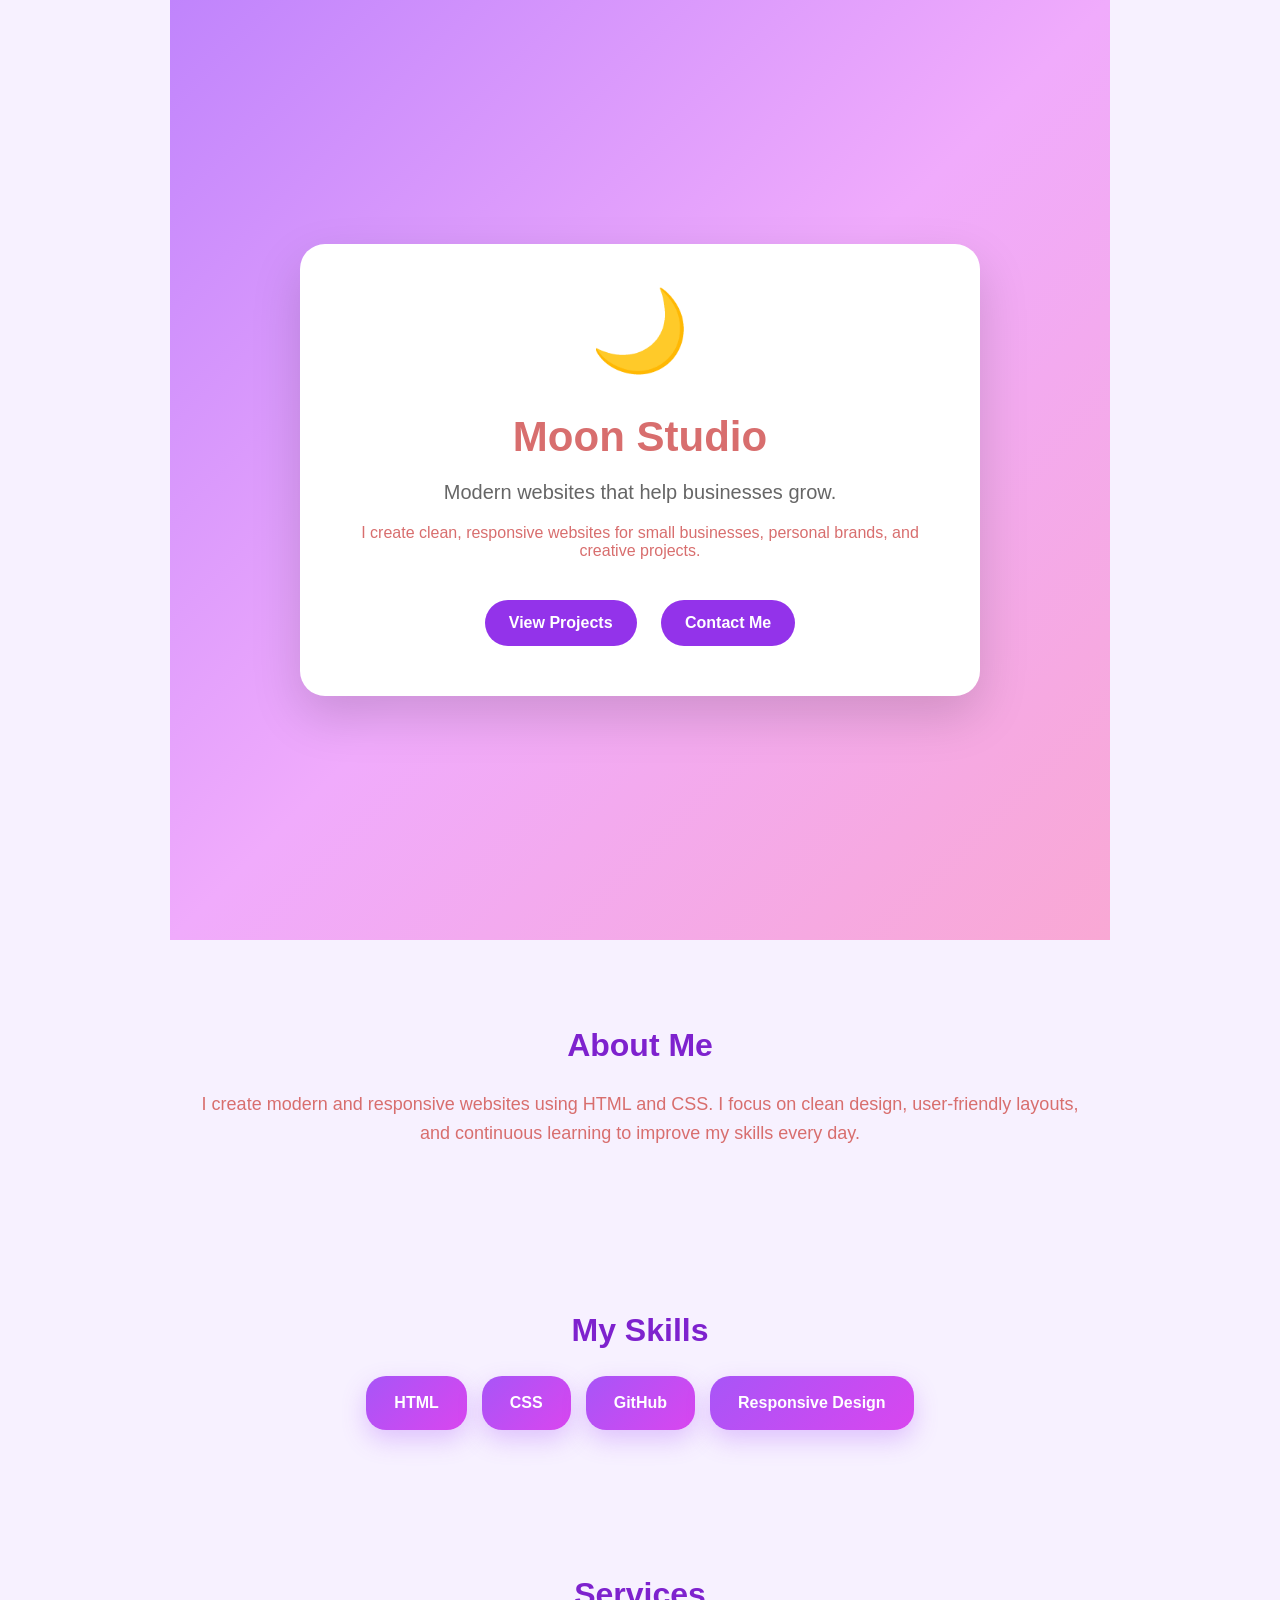
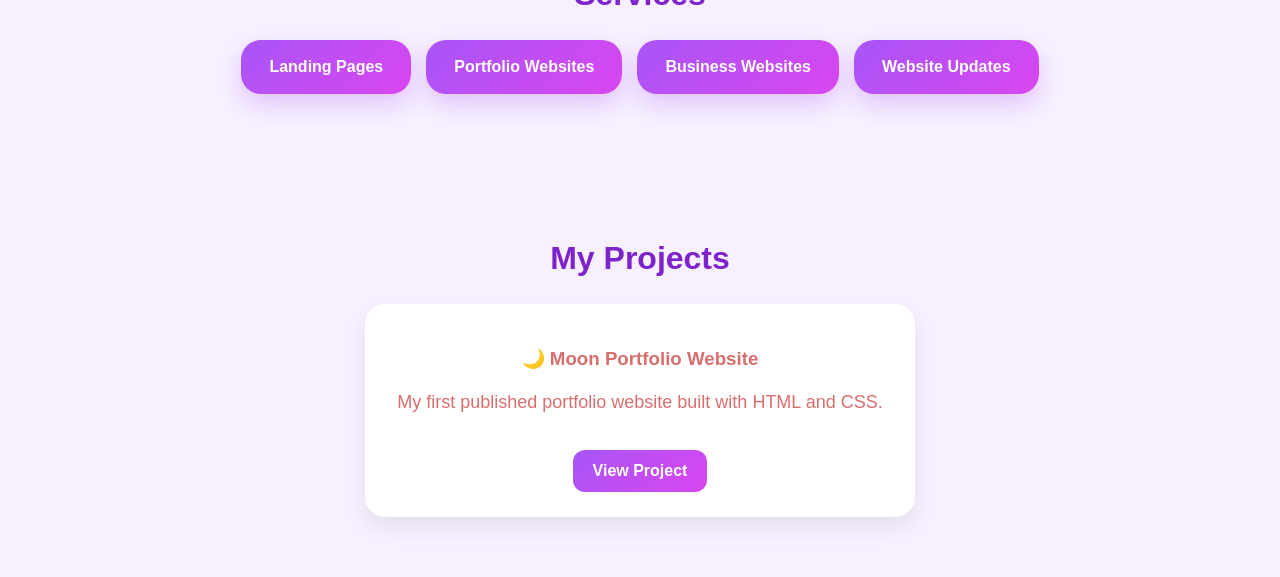
==== index.html @ c41d2398 "updates" ====
<!DOCTYPE html>
<html lang="en">
<head>
    <meta charset="UTF-8">
    <title>Moon | Web Developer</title>
    <link rel="stylesheet" href="style.css">
</head>
<body>

   <section class="hero">
    <div class="card">
        <div class="moon-logo">🌙</div>
        <h1>Moon Studio</h1>

        <p class="subtitle">Modern websites that help businesses grow.</p>

        <p>
            I create clean, responsive websites for small businesses,
            personal brands, and creative projects.
        </p>

        <div class="buttons">
            <a href="#projects">View Projects</a>
            <a href="#contact">Contact Me</a>
        </div>
    </div>
</section>

    <section class="about">
        <h2>About Me</h2>
        <p>
           I create modern and responsive websites using HTML and CSS.

I focus on clean design, user-friendly layouts, and continuous learning to improve my skills every day.
        </p>
    </section>

    <section class="skills">
        <h2>My Skills</h2>
        <div class="skill-list">
            <div>HTML</div>
            <div>CSS</div>
            <div>GitHub</div>
            <div>Responsive Design</div>
        </div>
    </section>
<section class="services">
    <h2>Services</h2>

    <div class="skill-list">
        <div>Landing Pages</div>
        <div>Portfolio Websites</div>
        <div>Business Websites</div>
        <div>Website Updates</div>
    </div>
</section>
   <section class="projects">
    <h2>My Projects</h2>

    <div class="project-card">
        <h3>🌙 Moon Portfolio Website</h3>

        <p>
            My first published portfolio website built with HTML and CSS.
        </p>

        <a href="https://anastaisha22.github.io" target="_blank">
            View Project
        </a>
    </div>
</section>

</body>
</html>
---- style.css ----
body {
    margin: 0;
    font-family: Arial, sans-serif;
    background: #f7f1ff;
    color: #d86e6e;
}

.hero {
    min-height: 100vh;
    background: linear-gradient(135deg, #c084fc, #f0abfc, #f9a8d4);
    display: flex;
    justify-content: center;
    align-items: center;
    padding: 20px;
}

.card {
    background: white;
    padding: 40px;
    border-radius: 25px;
    text-align: center;
    max-width: 600px;
    box-shadow: 0 20px 50px rgba(0, 0, 0, 0.15);
}

h1 {
    font-size: 42px;
    margin-bottom: 10px;
}

.subtitle {
    font-size: 20px;
    color: #666;
}

.buttons {
    margin-top: 30px;
}

.buttons a {
    display: inline-block;
    margin: 10px;
    padding: 14px 24px;
    background: #9333ea;
    color: white;
    text-decoration: none;
    border-radius: 30px;
    font-weight: bold;
}

.buttons a:hover {
    background: #7e22ce;
}

section {
    padding: 60px 20px;
    max-width: 900px;
    margin: auto;
    text-align: center;
}

h2 {
    font-size: 32px;
    color: #7e22ce;
}

.about p,
.projects p {
    font-size: 18px;
    line-height: 1.6;
}

.skill-list {
    display: flex;
    justify-content: center;
    gap: 15px;
    flex-wrap: wrap;
}

.skill-list div {
    background: linear-gradient(135deg, #a855f7, #d946ef);
    color: white;
    padding: 18px 28px;
    border-radius: 20px;
    box-shadow: 0 10px 25px rgba(168, 85, 247, 0.3);
    font-weight: bold;
    transition: transform 0.3s;
}

.skill-list div:hover {
    transform: translateY(-5px);
}
.moon-logo {
    font-size: 80px;
    margin-bottom: 15px;
    text-align: center;
}
.project-card {
    background: white;
    padding: 25px;
    border-radius: 20px;
    max-width: 500px;
    margin: 0 auto;
    box-shadow: 0 10px 25px rgba(0,0,0,0.08);
}

.project-card a {
    display: inline-block;
    margin-top: 15px;
    background: linear-gradient(135deg, #a855f7, #d946ef);
    color: white;
    padding: 12px 20px;
    border-radius: 12px;
    text-decoration: none;
    font-weight: bold;
}
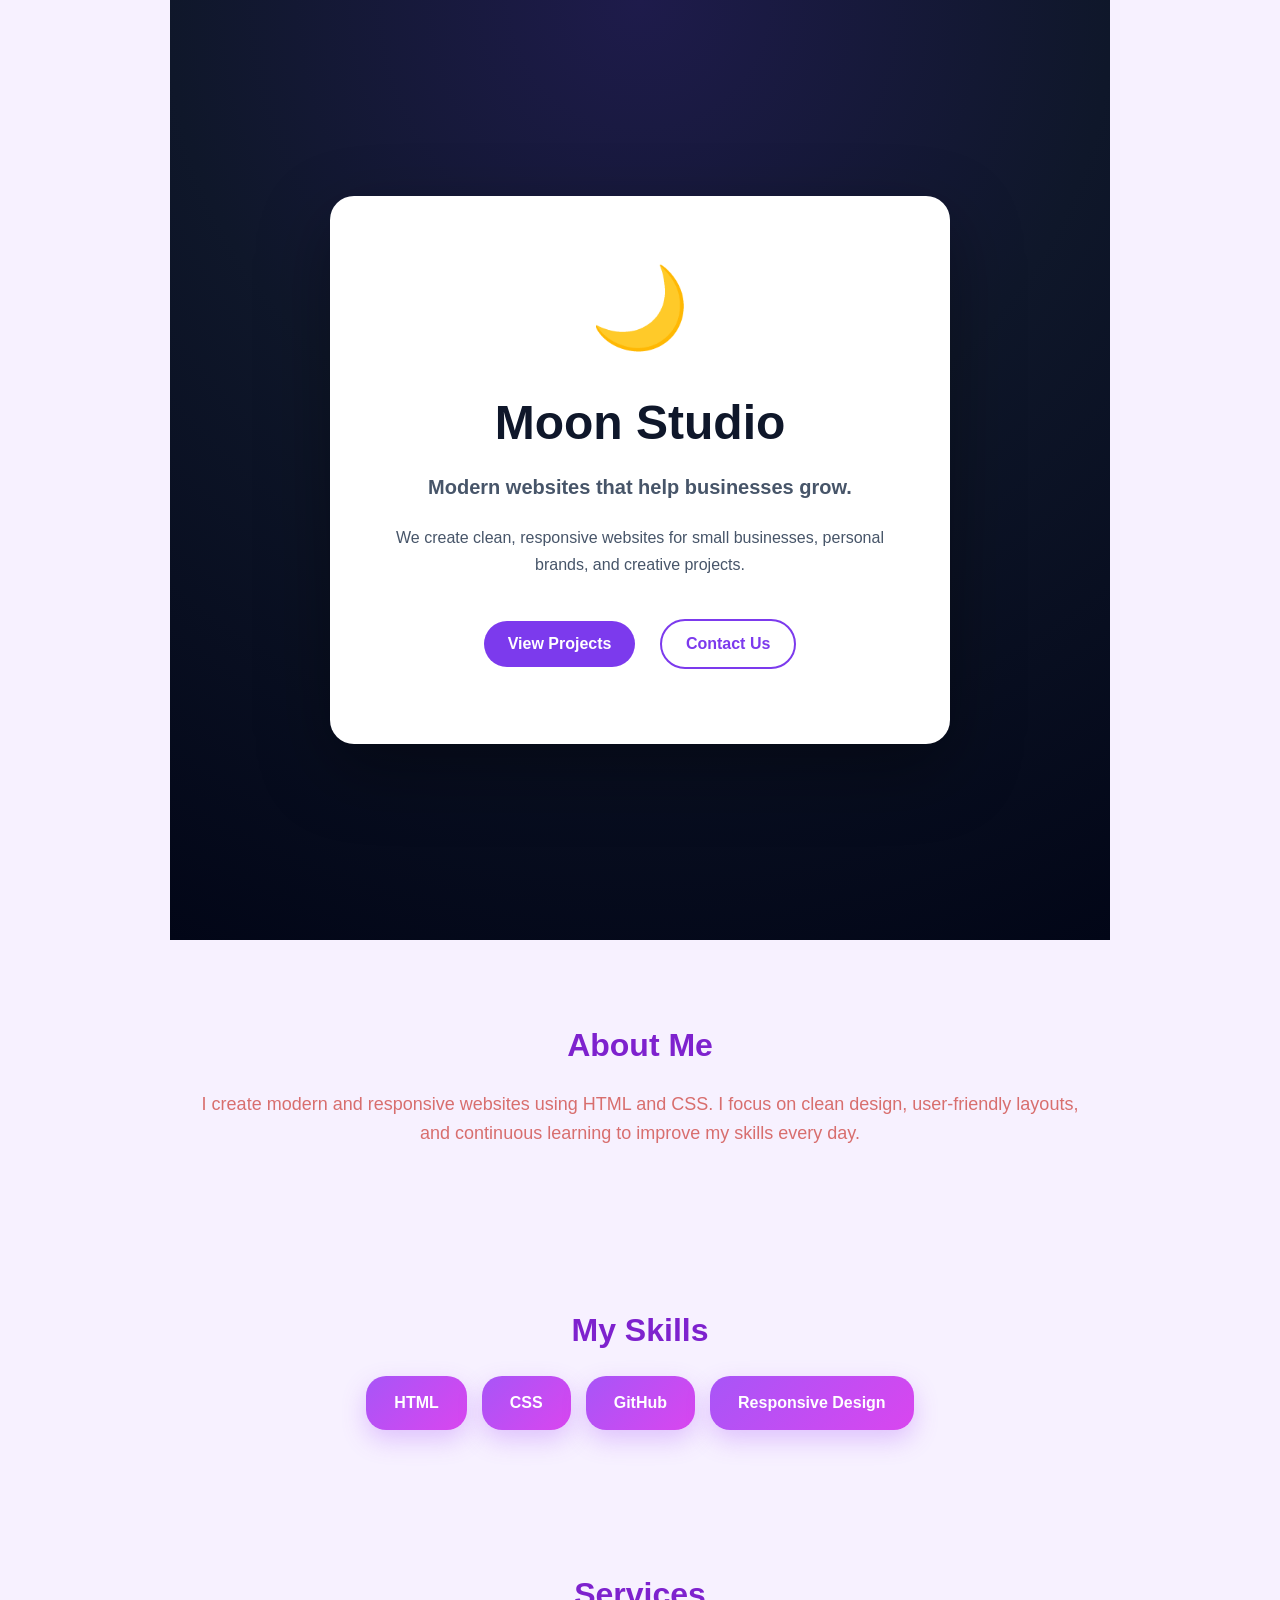
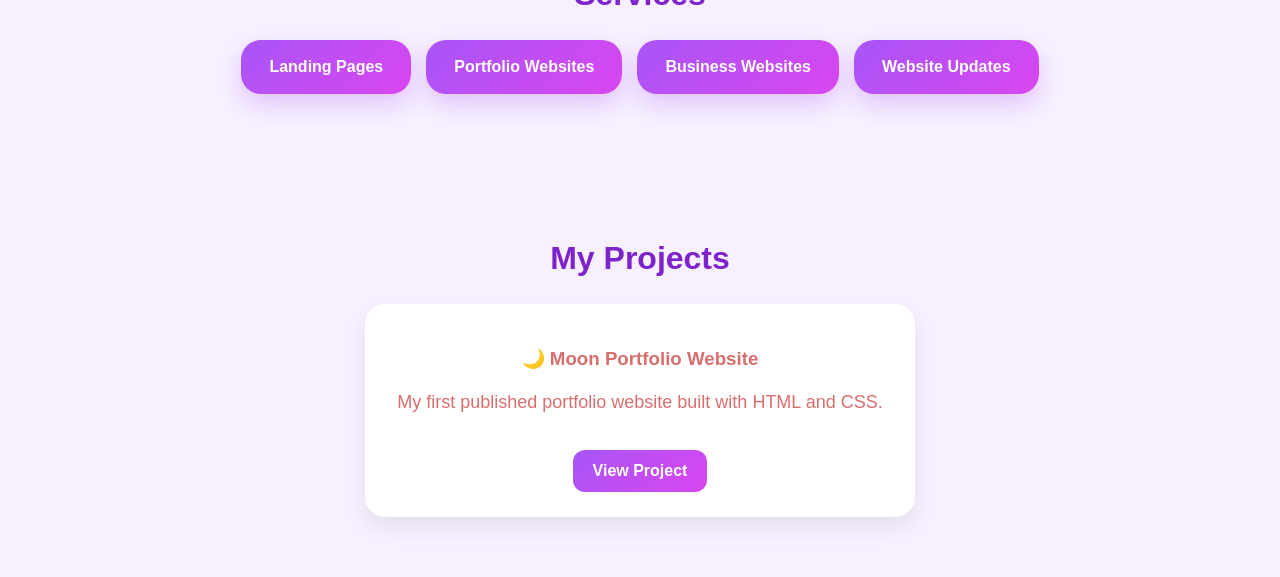
==== commit e3ad034e: "updates" ====
--- a/index.html
+++ b/index.html
@@ -15,13 +15,13 @@
         <p class="subtitle">Modern websites that help businesses grow.</p>
 
         <p>
-            I create clean, responsive websites for small businesses,
+            We create clean, responsive websites for small businesses,
             personal brands, and creative projects.
         </p>
 
         <div class="buttons">
             <a href="#projects">View Projects</a>
-            <a href="#contact">Contact Me</a>
+            <a href="#contact">Contact Us</a>
         </div>
     </div>
 </section>
--- a/style.css
+++ b/style.css
@@ -113,4 +113,44 @@
     border-radius: 12px;
     text-decoration: none;
     font-weight: bold;
+}
+
+.hero {
+    min-height: 100vh;
+    background: radial-gradient(circle at top, #1e1b4b 0%, #0f172a 45%, #020617 100%);
+    position: relative;
+    overflow: hidden;
+}
+
+.card {
+    max-width: 520px;
+    padding: 65px 50px;
+    border-radius: 24px;
+    box-shadow: 0 25px 70px rgba(0, 0, 0, 0.35);
+}
+
+h1 {
+    color: #0f172a;
+    font-size: 48px;
+}
+
+.subtitle {
+    color: #64748b;
+    font-weight: 700;
+}
+
+.card p {
+    color: #475569;
+    line-height: 1.7;
+}
+
+.buttons a {
+    background: #7c3aed;
+    border-radius: 30px;
+}
+
+.buttons a:nth-child(2) {
+    background: transparent;
+    color: #7c3aed;
+    border: 2px solid #7c3aed;
 }
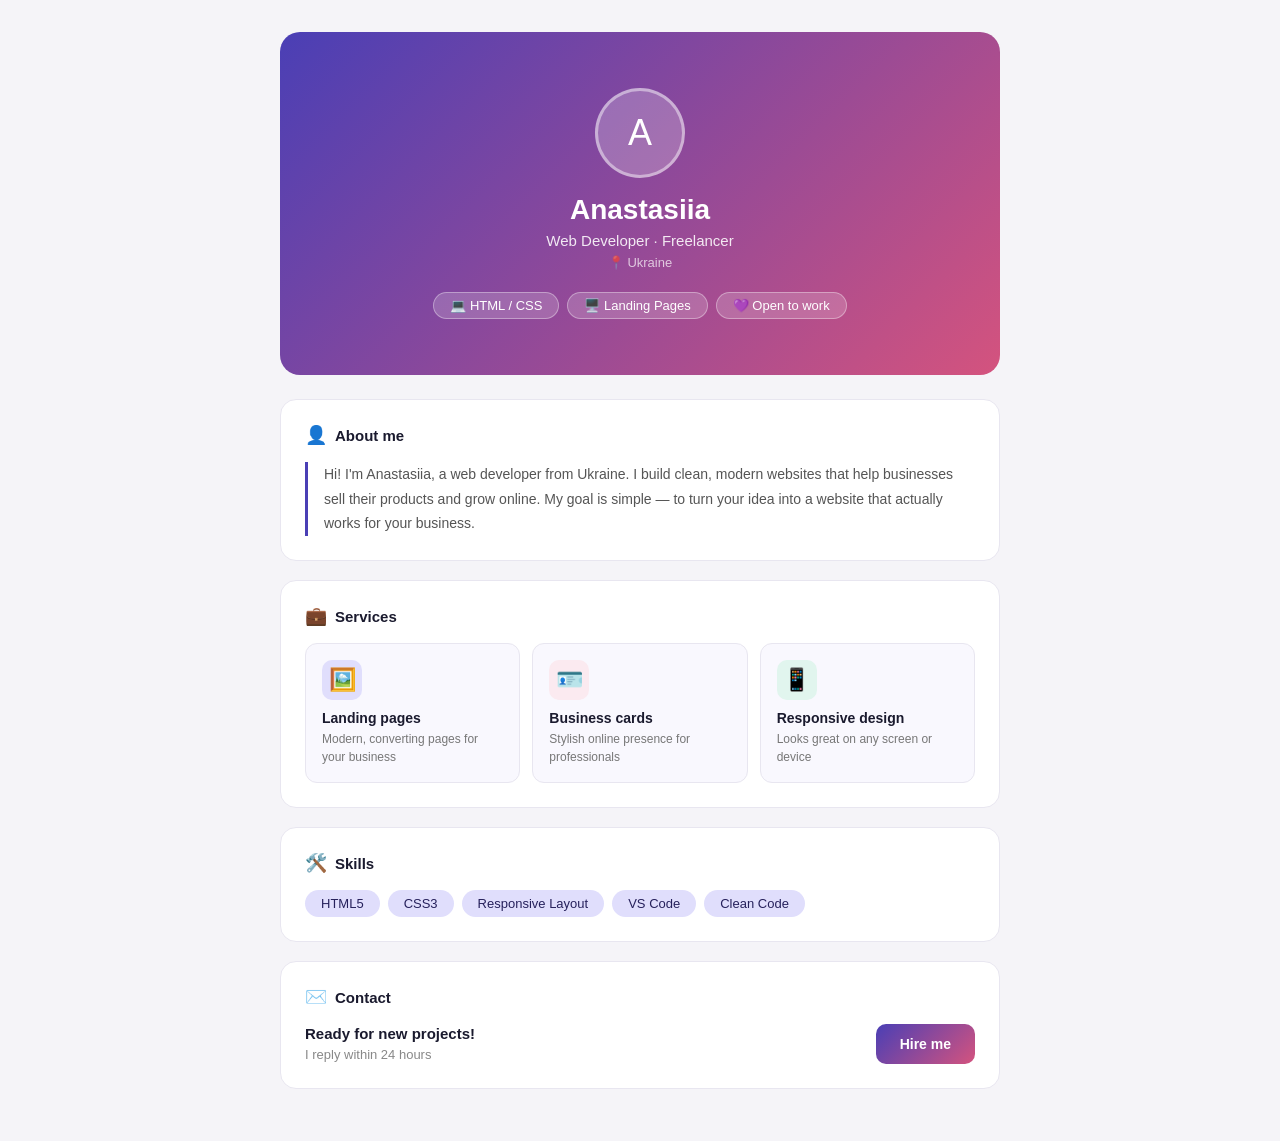
==== commit e5478a71: "my new site" ====
--- a/index.html
+++ b/index.html
@@ -1,74 +1,287 @@
 <!DOCTYPE html>
 <html lang="en">
 <head>
-    <meta charset="UTF-8">
-    <title>Moon | Web Developer</title>
-    <link rel="stylesheet" href="style.css">
+  <meta charset="UTF-8" />
+  <meta name="viewport" content="width=device-width, initial-scale=1.0" />
+  <title>Anastasiia — Web Developer</title>
+  <style>
+    * { margin: 0; padding: 0; box-sizing: border-box; }
+
+    body {
+      font-family: -apple-system, BlinkMacSystemFont, 'Segoe UI', sans-serif;
+      background: #f5f4f8;
+      color: #1a1a2e;
+      min-height: 100vh;
+      padding: 2rem 1rem;
+    }
+
+    .container {
+      max-width: 720px;
+      margin: 0 auto;
+    }
+
+    /* HERO */
+    .hero {
+      border-radius: 20px;
+      padding: 3.5rem 2rem;
+      text-align: center;
+      background: linear-gradient(135deg, #4A3FB5 0%, #D4537E 100%);
+      margin-bottom: 1.5rem;
+    }
+
+    .avatar {
+      width: 90px;
+      height: 90px;
+      border-radius: 50%;
+      background: rgba(255,255,255,0.22);
+      border: 3px solid rgba(255,255,255,0.45);
+      display: flex;
+      align-items: center;
+      justify-content: center;
+      font-size: 36px;
+      font-weight: 500;
+      color: white;
+      margin: 0 auto 1rem;
+    }
+
+    .hero h1 {
+      font-size: 28px;
+      font-weight: 600;
+      color: white;
+      margin-bottom: 6px;
+    }
+
+    .hero .sub {
+      font-size: 15px;
+      color: rgba(255,255,255,0.88);
+      margin-bottom: 6px;
+    }
+
+    .hero .loc {
+      font-size: 13px;
+      color: rgba(255,255,255,0.7);
+      margin-bottom: 1.4rem;
+    }
+
+    .tags {
+      display: flex;
+      gap: 8px;
+      justify-content: center;
+      flex-wrap: wrap;
+    }
+
+    .tag {
+      background: rgba(255,255,255,0.18);
+      border: 1px solid rgba(255,255,255,0.35);
+      border-radius: 20px;
+      padding: 5px 16px;
+      font-size: 13px;
+      color: white;
+    }
+
+    /* SECTIONS */
+    .section {
+      background: #ffffff;
+      border-radius: 16px;
+      padding: 1.5rem;
+      margin-bottom: 1.2rem;
+      border: 1px solid #e8e6f0;
+    }
+
+    .sec-title {
+      font-size: 15px;
+      font-weight: 600;
+      color: #1a1a2e;
+      margin-bottom: 1rem;
+      display: flex;
+      align-items: center;
+      gap: 8px;
+    }
+
+    .sec-title span {
+      font-size: 18px;
+    }
+
+    /* ABOUT */
+    .about-text {
+      font-size: 14px;
+      color: #555;
+      line-height: 1.75;
+      border-left: 3px solid #4A3FB5;
+      padding-left: 1rem;
+    }
+
+    /* SERVICES */
+    .cards {
+      display: grid;
+      grid-template-columns: repeat(auto-fit, minmax(160px, 1fr));
+      gap: 12px;
+    }
+
+    .card {
+      background: #f9f8fe;
+      border: 1px solid #e8e6f0;
+      border-radius: 12px;
+      padding: 1rem;
+    }
+
+    .card-ico {
+      width: 40px;
+      height: 40px;
+      border-radius: 10px;
+      display: flex;
+      align-items: center;
+      justify-content: center;
+      margin-bottom: 10px;
+      font-size: 22px;
+    }
+
+    .card h3 {
+      font-size: 14px;
+      font-weight: 600;
+      color: #1a1a2e;
+      margin-bottom: 4px;
+    }
+
+    .card p {
+      font-size: 12px;
+      color: #777;
+      line-height: 1.5;
+    }
+
+    /* SKILLS */
+    .skills {
+      display: flex;
+      flex-wrap: wrap;
+      gap: 8px;
+    }
+
+    .skill {
+      background: #E0DEFC;
+      color: #26215C;
+      border-radius: 20px;
+      padding: 6px 16px;
+      font-size: 13px;
+      font-weight: 500;
+    }
+
+    /* CONTACT */
+    .contact-inner {
+      display: flex;
+      align-items: center;
+      justify-content: space-between;
+      flex-wrap: wrap;
+      gap: 1rem;
+    }
+
+    .contact-inner strong {
+      font-size: 15px;
+      color: #1a1a2e;
+      font-weight: 600;
+      display: block;
+      margin-bottom: 3px;
+    }
+
+    .contact-inner span {
+      font-size: 13px;
+      color: #888;
+    }
+
+    .btn {
+      background: linear-gradient(135deg, #4A3FB5, #D4537E);
+      color: white;
+      border: none;
+      border-radius: 10px;
+      padding: 12px 24px;
+      font-size: 14px;
+      font-weight: 600;
+      cursor: pointer;
+      font-family: inherit;
+      text-decoration: none;
+      display: inline-block;
+    }
+
+    .btn:hover {
+      opacity: 0.9;
+    }
+
+    /* RESPONSIVE */
+    @media (max-width: 480px) {
+      .hero { padding: 2.5rem 1.2rem; }
+      .hero h1 { font-size: 24px; }
+    }
+  </style>
 </head>
 <body>
-
-   <section class="hero">
-    <div class="card">
-        <div class="moon-logo">🌙</div>
-        <h1>Moon Studio</h1>
-
-        <p class="subtitle">Modern websites that help businesses grow.</p>
-
-        <p>
-            We create clean, responsive websites for small businesses,
-            personal brands, and creative projects.
-        </p>
-
-        <div class="buttons">
-            <a href="#projects">View Projects</a>
-            <a href="#contact">Contact Us</a>
-        </div>
-    </div>
-</section>
-
-    <section class="about">
-        <h2>About Me</h2>
-        <p>
-           I create modern and responsive websites using HTML and CSS.
-
-I focus on clean design, user-friendly layouts, and continuous learning to improve my skills every day.
-        </p>
-    </section>
-
-    <section class="skills">
-        <h2>My Skills</h2>
-        <div class="skill-list">
-            <div>HTML</div>
-            <div>CSS</div>
-            <div>GitHub</div>
-            <div>Responsive Design</div>
-        </div>
-    </section>
-<section class="services">
-    <h2>Services</h2>
-
-    <div class="skill-list">
-        <div>Landing Pages</div>
-        <div>Portfolio Websites</div>
-        <div>Business Websites</div>
-        <div>Website Updates</div>
-    </div>
-</section>
-   <section class="projects">
-    <h2>My Projects</h2>
-
-    <div class="project-card">
-        <h3>🌙 Moon Portfolio Website</h3>
-
-        <p>
-            My first published portfolio website built with HTML and CSS.
-        </p>
-
-        <a href="https://anastaisha22.github.io" target="_blank">
-            View Project
-        </a>
-    </div>
-</section>
-
+  <div class="container">
+
+    <!-- HERO -->
+    <div class="hero">
+      <div class="avatar">A</div>
+      <h1>Anastasiia</h1>
+      <p class="sub">Web Developer · Freelancer</p>
+      <p class="loc">📍 Ukraine</p>
+      <div class="tags">
+        <span class="tag">💻 HTML / CSS</span>
+        <span class="tag">🖥️ Landing Pages</span>
+        <span class="tag">💜 Open to work</span>
+      </div>
+    </div>
+
+    <!-- ABOUT -->
+    <div class="section">
+      <div class="sec-title"><span>👤</span> About me</div>
+      <p class="about-text">
+        Hi! I'm Anastasiia, a web developer from Ukraine. I build clean, modern websites that help businesses sell their products and grow online. My goal is simple — to turn your idea into a website that actually works for your business.
+      </p>
+    </div>
+
+    <!-- SERVICES -->
+    <div class="section">
+      <div class="sec-title"><span>💼</span> Services</div>
+      <div class="cards">
+        <div class="card">
+          <div class="card-ico" style="background:#E0DEFC;">🖼️</div>
+          <h3>Landing pages</h3>
+          <p>Modern, converting pages for your business</p>
+        </div>
+        <div class="card">
+          <div class="card-ico" style="background:#FBEAF0;">🪪</div>
+          <h3>Business cards</h3>
+          <p>Stylish online presence for professionals</p>
+        </div>
+        <div class="card">
+          <div class="card-ico" style="background:#E1F5EE;">📱</div>
+          <h3>Responsive design</h3>
+          <p>Looks great on any screen or device</p>
+        </div>
+      </div>
+    </div>
+
+    <!-- SKILLS -->
+    <div class="section">
+      <div class="sec-title"><span>🛠️</span> Skills</div>
+      <div class="skills">
+        <span class="skill">HTML5</span>
+        <span class="skill">CSS3</span>
+        <span class="skill">Responsive Layout</span>
+        <span class="skill">VS Code</span>
+        <span class="skill">Clean Code</span>
+      </div>
+    </div>
+
+    <!-- CONTACT -->
+    <div class="section">
+      <div class="sec-title"><span>✉️</span> Contact</div>
+      <div class="contact-inner">
+        <div>
+          <strong>Ready for new projects!</strong>
+          <span>I reply within 24 hours</span>
+        </div>
+        <a href="mailto:your@email.com" class="btn">Hire me</a>
+      </div>
+    </div>
+
+  </div>
 </body>
-</html>+</html>
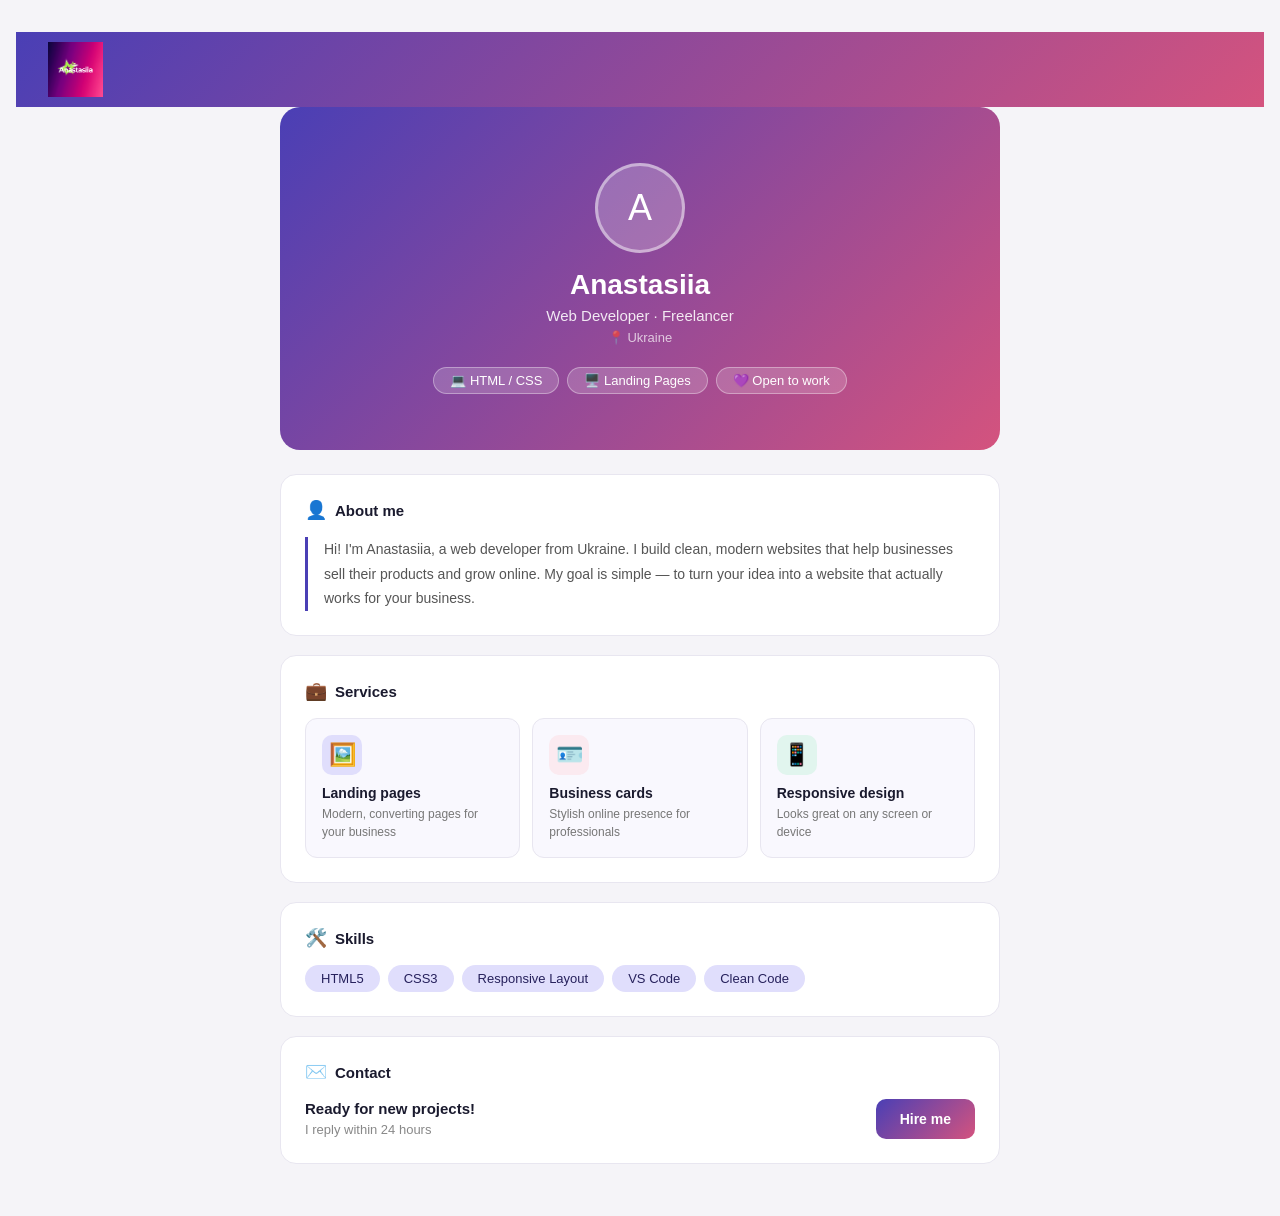
==== commit a6776e3d: "new site" ====
--- a/index.html
+++ b/index.html
@@ -213,6 +213,15 @@
   </style>
 </head>
 <body>
+   <header style="
+  width: 100%;
+  background: linear-gradient(135deg, #4A3FB5 0%, #D4537E 100%);
+  padding: 10px 2rem;
+  display: flex;
+  align-items: center;
+">
+  <img src="logo.png" alt="Anastasiia logo" style="height: 55px;">
+</header> 
   <div class="container">
 
     <!-- HERO -->
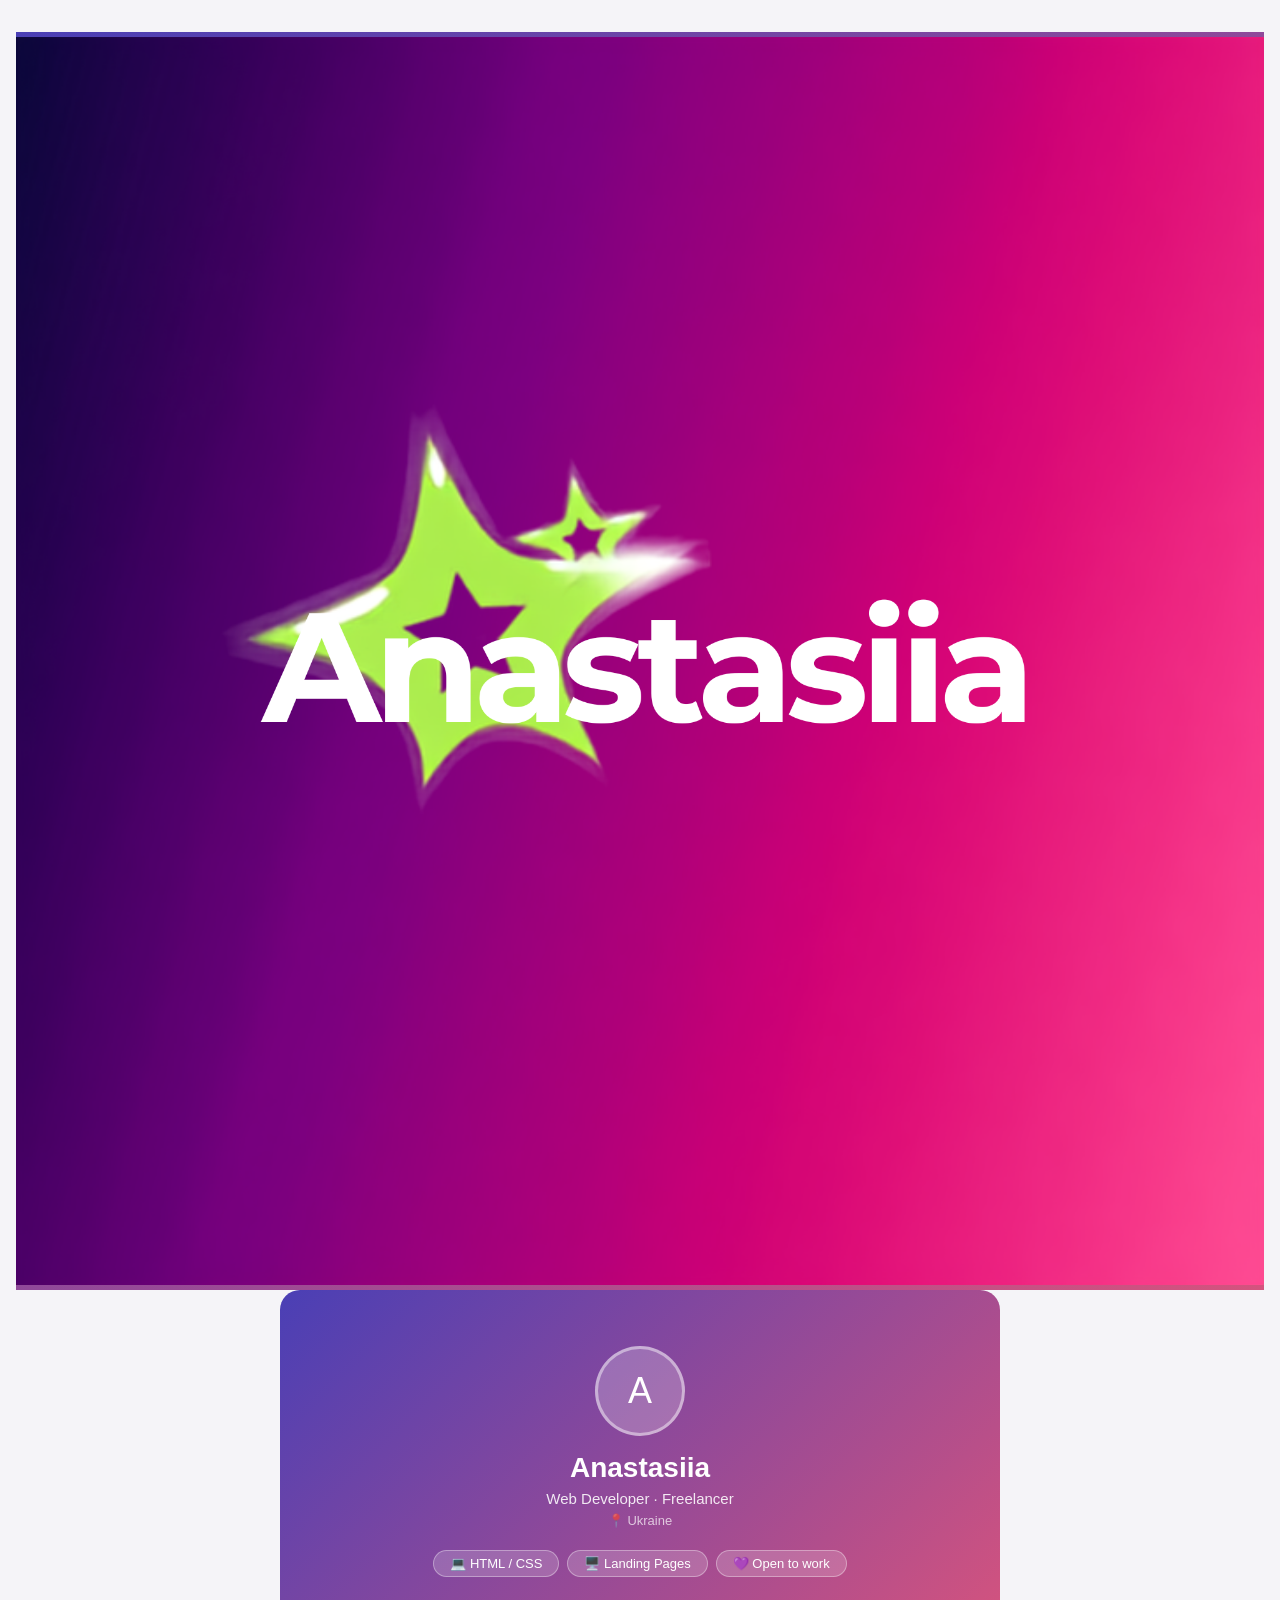
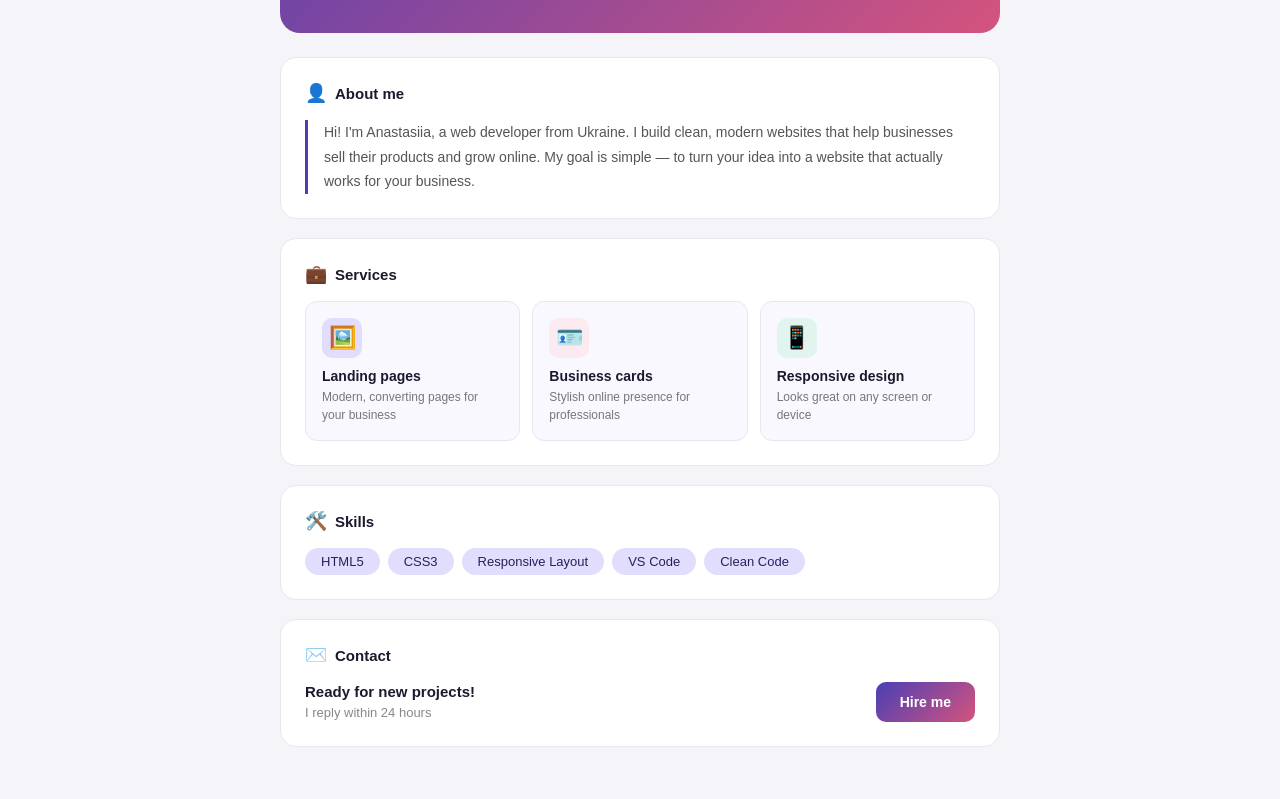
==== commit 820ebe01: "new site upload" ====
--- a/index.html
+++ b/index.html
@@ -216,11 +216,11 @@
    <header style="
   width: 100%;
   background: linear-gradient(135deg, #4A3FB5 0%, #D4537E 100%);
-  padding: 10px 2rem;
+  padding: 5px 0;
   display: flex;
   align-items: center;
 ">
-  <img src="logo.png" alt="Anastasiia logo" style="height: 55px;">
+  <img src="logo.png" alt="Anastasiia logo" style="width: 100%; height: auto; display: block;">
 </header> 
   <div class="container">
 
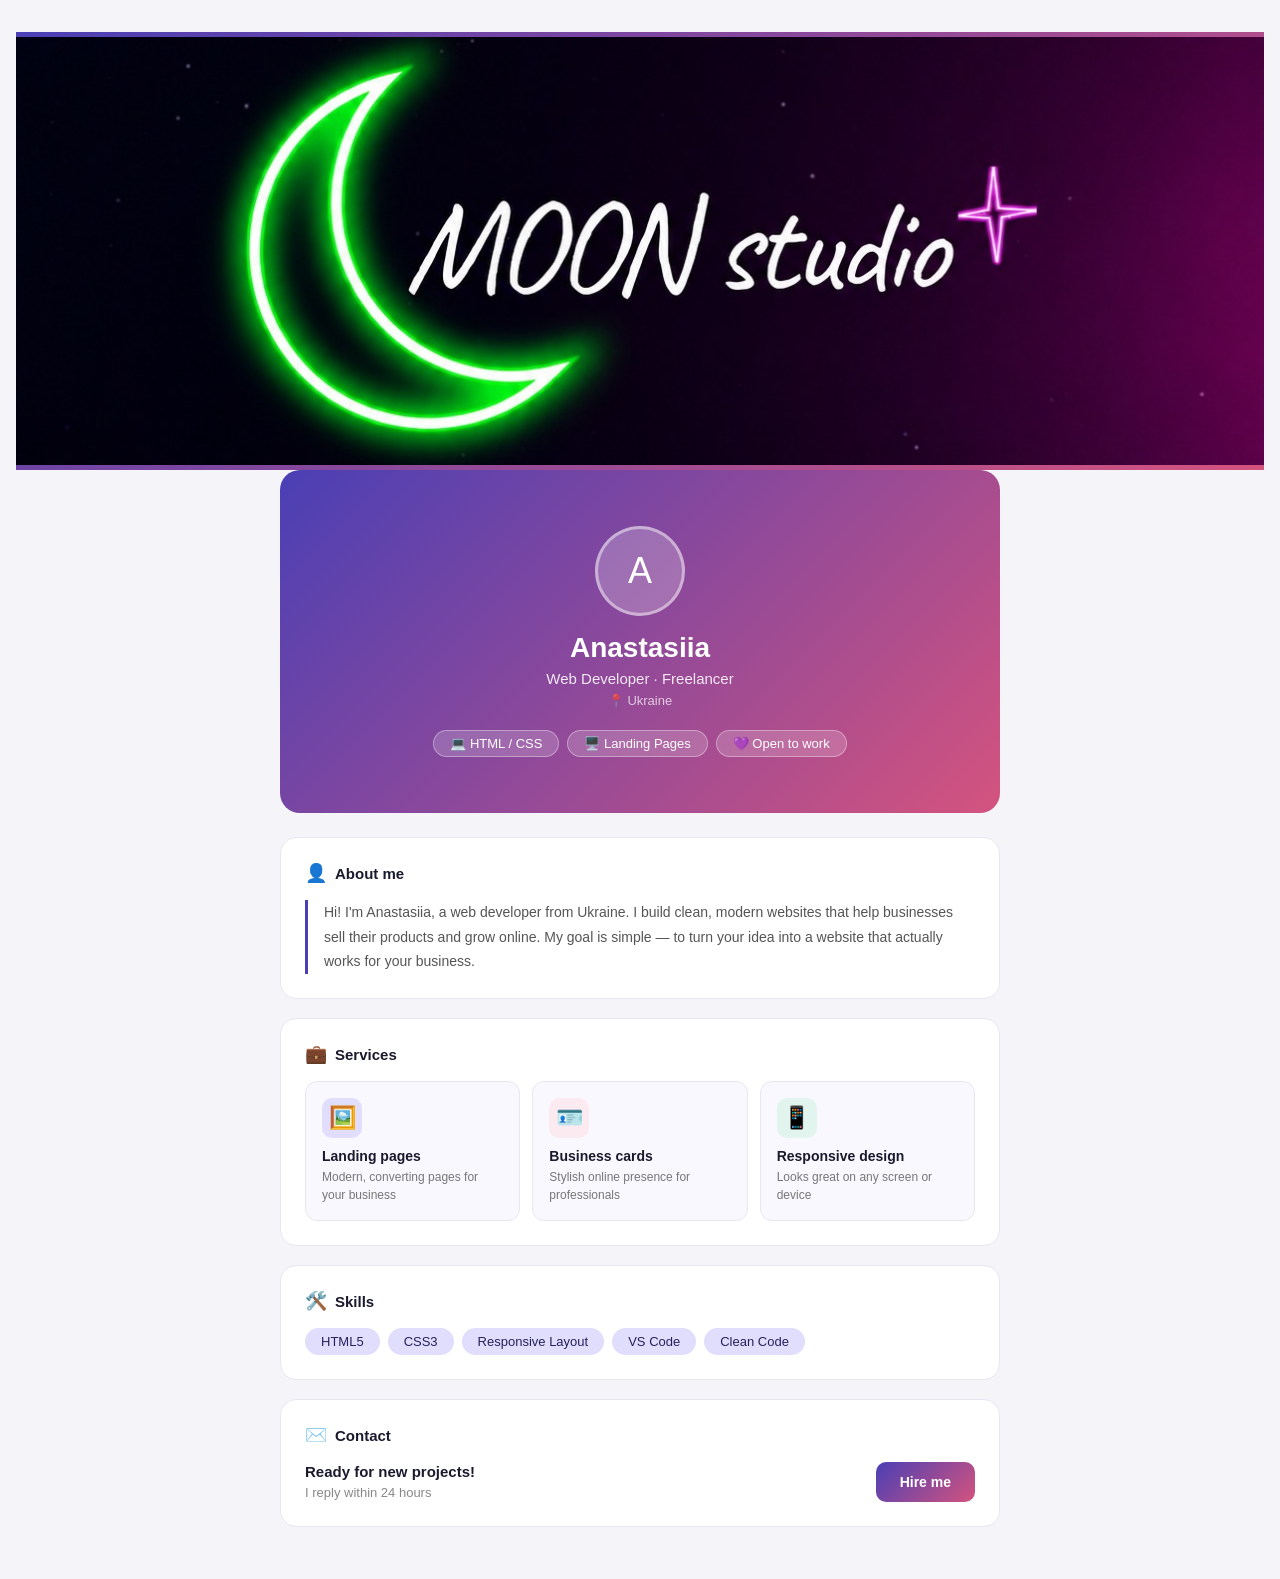
==== commit 1364e946: "with logo" ====
--- a/index.html
+++ b/index.html
@@ -220,7 +220,7 @@
   display: flex;
   align-items: center;
 ">
-  <img src="logo.png" alt="Anastasiia logo" style="width: 100%; height: auto; display: block;">
+  <img src="29ca3c856cd646ce47196a40c4ce3a8ac5cc62240e4f2a916a49acc0d48b3373.jpeg" alt="Anastasiia logo" style="width: 100%; height: auto; display: block;">
 </header> 
   <div class="container">
 
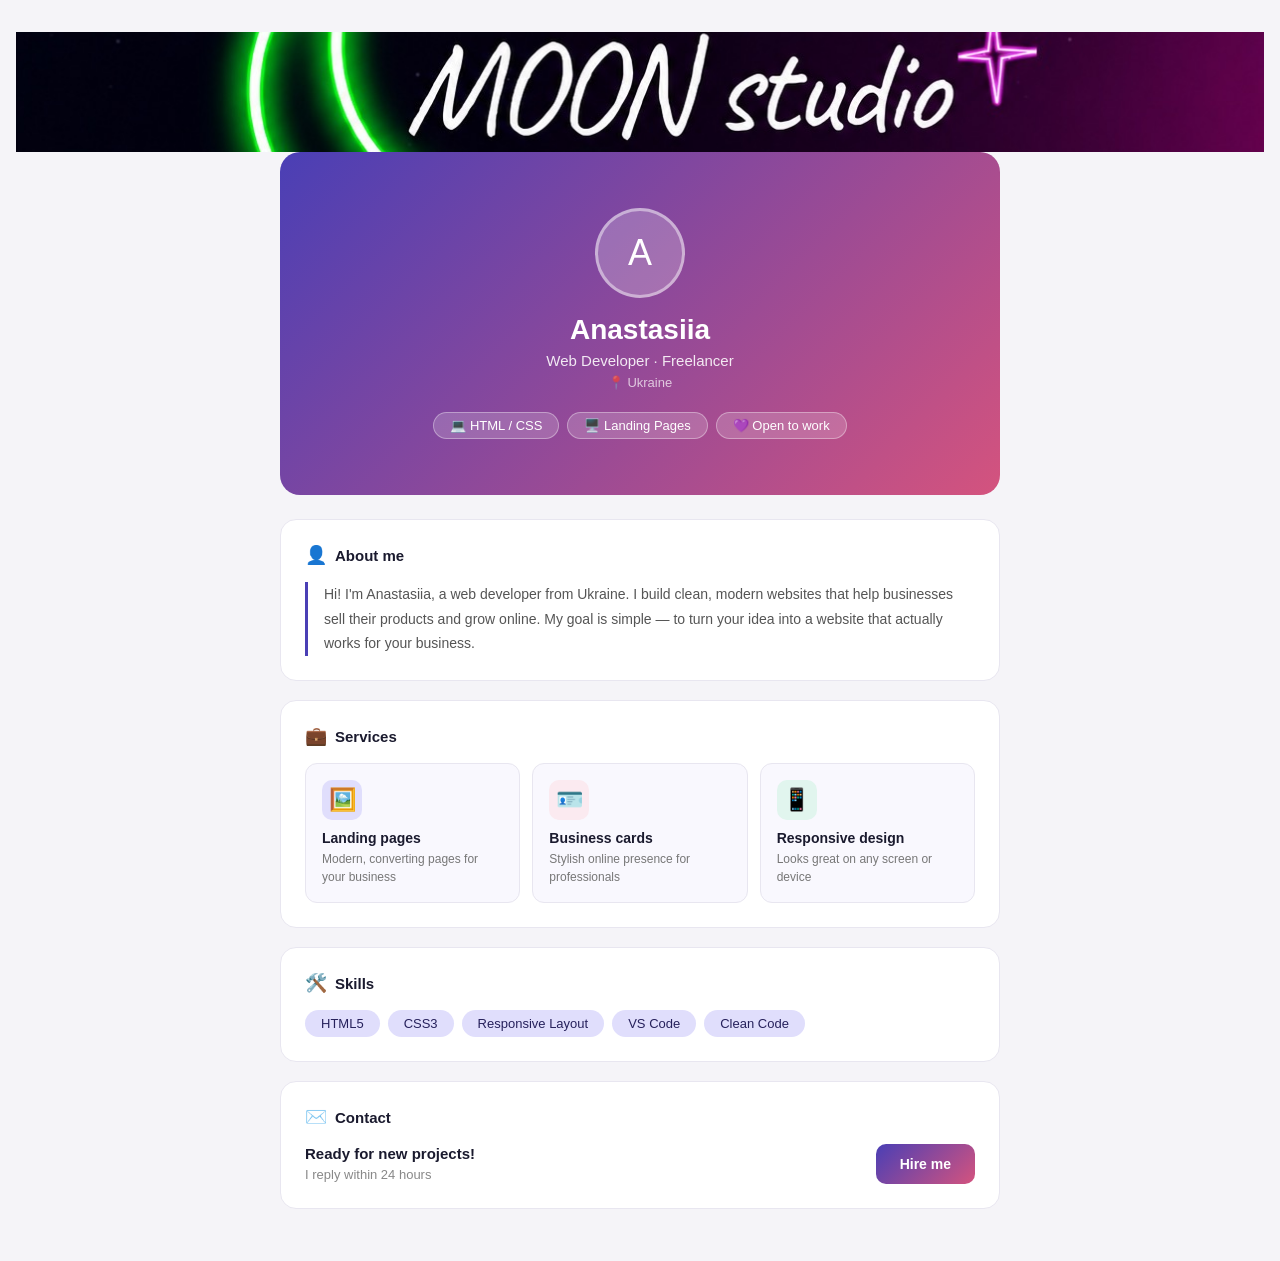
==== commit 57ccbf6e: "logo updates" ====
--- a/index.html
+++ b/index.html
@@ -213,15 +213,14 @@
   </style>
 </head>
 <body>
-   <header style="
+<header style="
   width: 100%;
-  background: linear-gradient(135deg, #4A3FB5 0%, #D4537E 100%);
-  padding: 5px 0;
-  display: flex;
-  align-items: center;
+  background: #0a0a1a;
+  padding: 0;
+  text-align: center;
 ">
-  <img src="29ca3c856cd646ce47196a40c4ce3a8ac5cc62240e4f2a916a49acc0d48b3373.jpeg" alt="Anastasiia logo" style="width: 100%; height: auto; display: block;">
-</header> 
+  <img src="29ca3c856cd646ce47196a40c4ce3a8ac5cc62240e4f2a916a49acc0d48b3373.jpeg" alt="Moon Studio logo" style="width: 100%; max-height: 120px; object-fit: cover; display: block;">
+</header>
   <div class="container">
 
     <!-- HERO -->
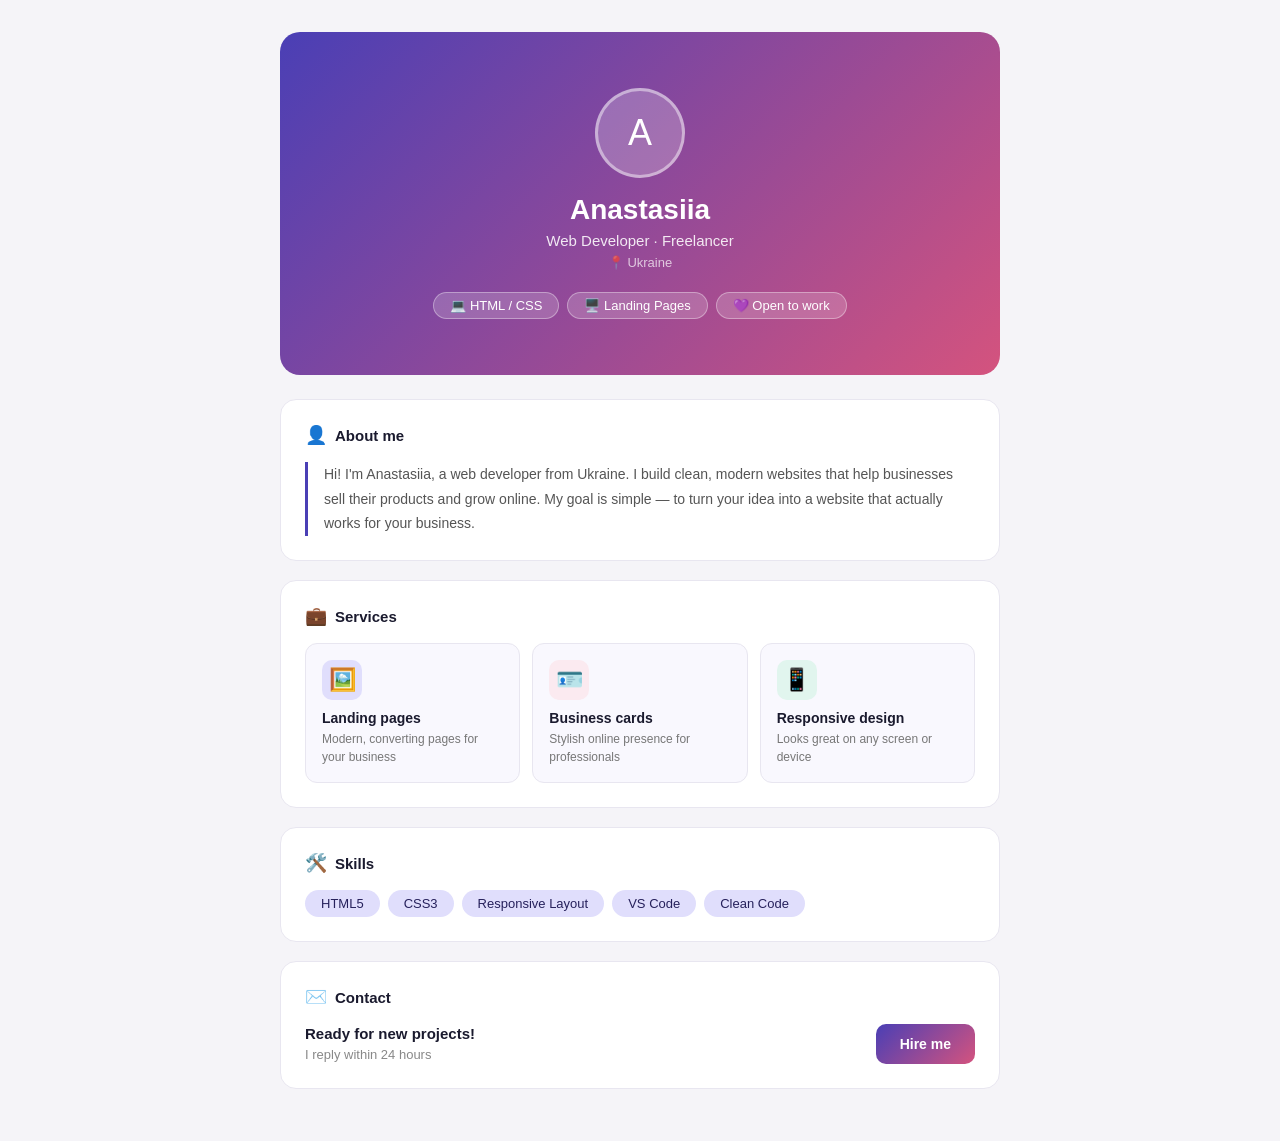
==== commit 8784f1ca: "without logo" ====
--- a/index.html
+++ b/index.html
@@ -213,14 +213,6 @@
   </style>
 </head>
 <body>
-<header style="
-  width: 100%;
-  background: #0a0a1a;
-  padding: 0;
-  text-align: center;
-">
-  <img src="29ca3c856cd646ce47196a40c4ce3a8ac5cc62240e4f2a916a49acc0d48b3373.jpeg" alt="Moon Studio logo" style="width: 100%; max-height: 120px; object-fit: cover; display: block;">
-</header>
   <div class="container">
 
     <!-- HERO -->
